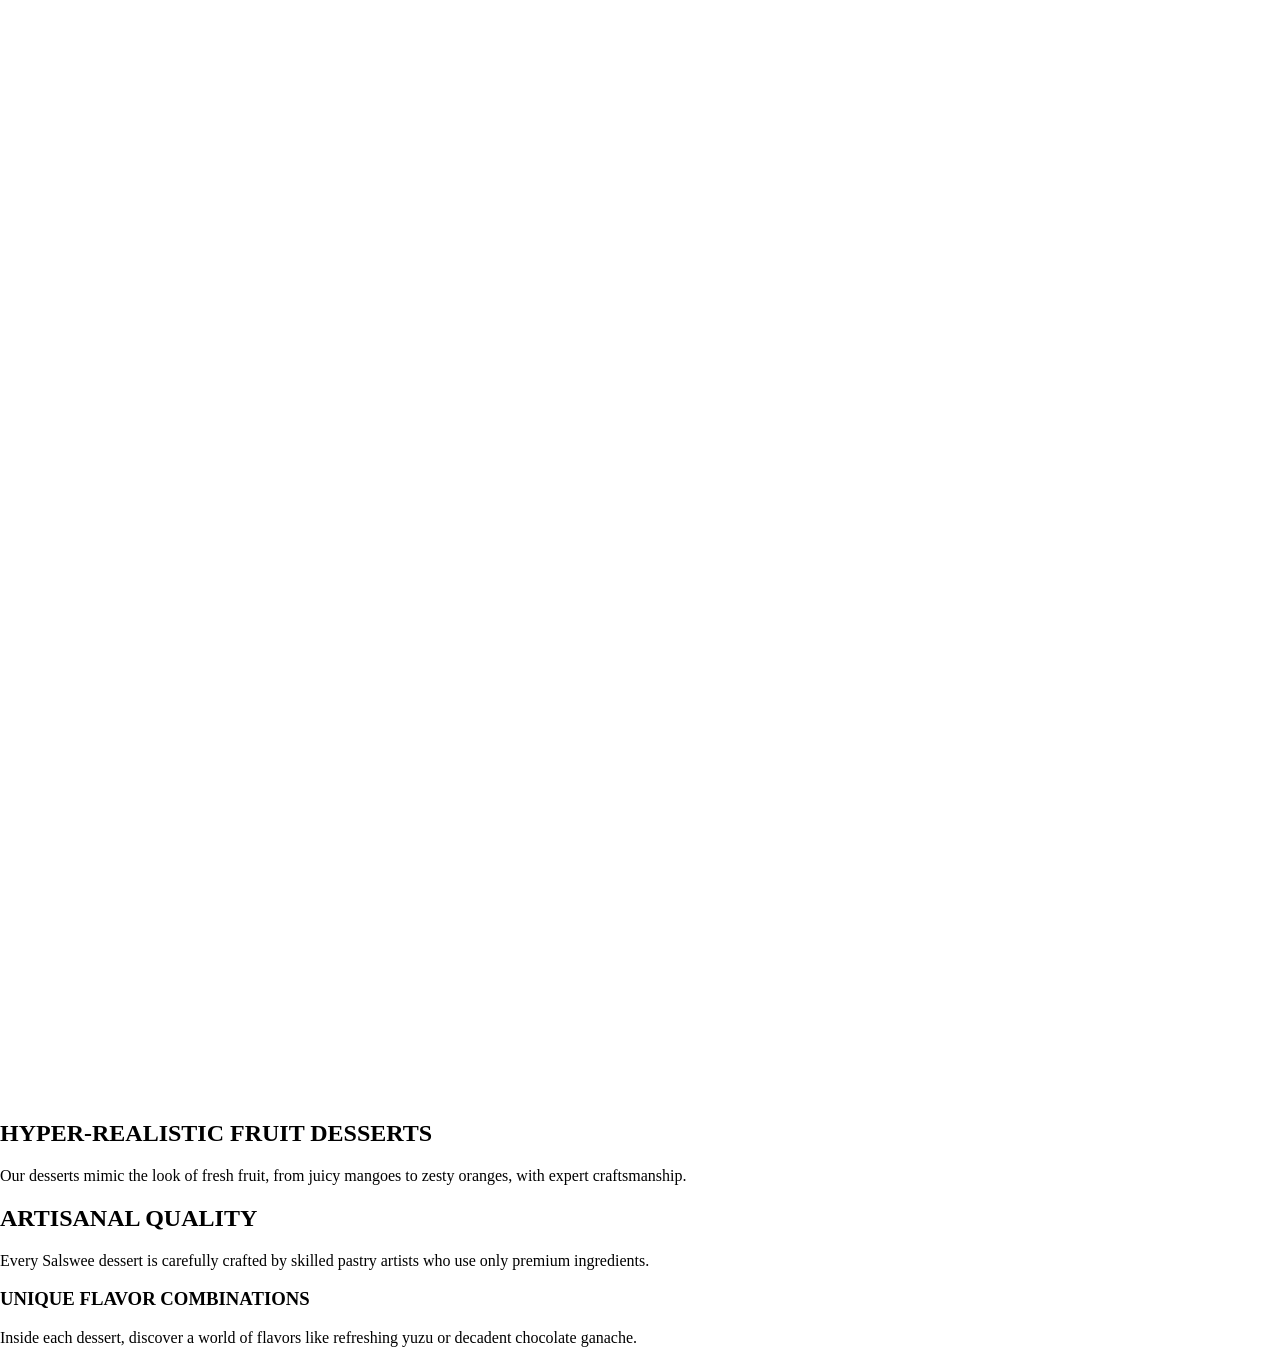
==== figma/assignments/index.html @ 07161c9a "commit" ====
<!doctype html>
<html lang="en">
<head>
    <meta charset="UTF-8">
    <meta name="viewpoint" content="width=device-width, initial-scale=1.0">
    <title>Landing Page</title>
    <link rel="stylesheet" href="./css/style-figma.css">
</head>
<body>
    <section id="about" class="aboutSection">
    <nav class="navbar">
    <a href="#menu">Menu</a>
    <a href="#about">About</a>
    <a href="#location">Location</a>
    <a href="#FAQ"> FAQ</a>
    <a href="#salswee">SALSWEE</a>
    <a href="#franchising">Franchising</a>
    <a href="#contact">Contact Us</a>
    <a href="#order">Order Now</a>
</nav>
    <header class="header">
        <div class="container">
            <h1 class="header_title">Edible Fruit Creations</h1>
            <p class="header_text"> Indulge in the Art of Illusion – Where each dessert is crafted to look like real fruit, blending intricate design with exceptional flavor.</p>
        </div>
    </header>
    </section>
    <section id="info" class="info">
        <h1 class="info_title">HYPER-REALISTIC FRUIT DESSERTS</h1>
        <p class="info_text">Our desserts mimic the look of fresh fruit, from juicy mangoes to zesty oranges, with expert craftsmanship.</p>
        <h2 class="info_title">ARTISANAL QUALITY</h2>
        <p class="info_text">Every Salswee dessert is carefully crafted by skilled pastry artists who use only premium ingredients.</p>
   <h3 class="info_title">UNIQUE FLAVOR COMBINATIONS</h3>
   <p class="info_text">Inside each dessert, discover a world of flavors like refreshing yuzu or decadent chocolate ganache.</p>
    </section>

    </body>
</html>
---- figma/assignments/css/style-figma.css ----
body {
    margin: 0;
}
.container {
    max-width: 919px;
    width: 100%;
    margin: 0 auto;
    padding: 0 147px;
}
.header {
    background-image: url("background.jpeg");
    background-size: cover;
    background-position: center;
    background-repeat: no-repeat;
    height: 100vh;
    color: white;
}
.header_title {
    font-size: 75px;
    margin-top: 200px;
    margin-bottom: 20px;
    max-width: 919px;
}
.header_text {
    font-size: 17px;
    margin-bottom: 40px;
    line-height: 24px;
    font-weight:400;
    max-width: 527px;
}
.navbar {
    position: fixed;
    top: 0;
    width: 100%;
    display: flex;
    justify-content: center;
    gap: 40px;
    padding: 20px;
    z-index: 1000;
}
.navbar a {
    text-decoration: none;
    color: white;
    font-size: 25px;
    font-weight: bold;
}

.navbar a:hover {
    color: black;
}
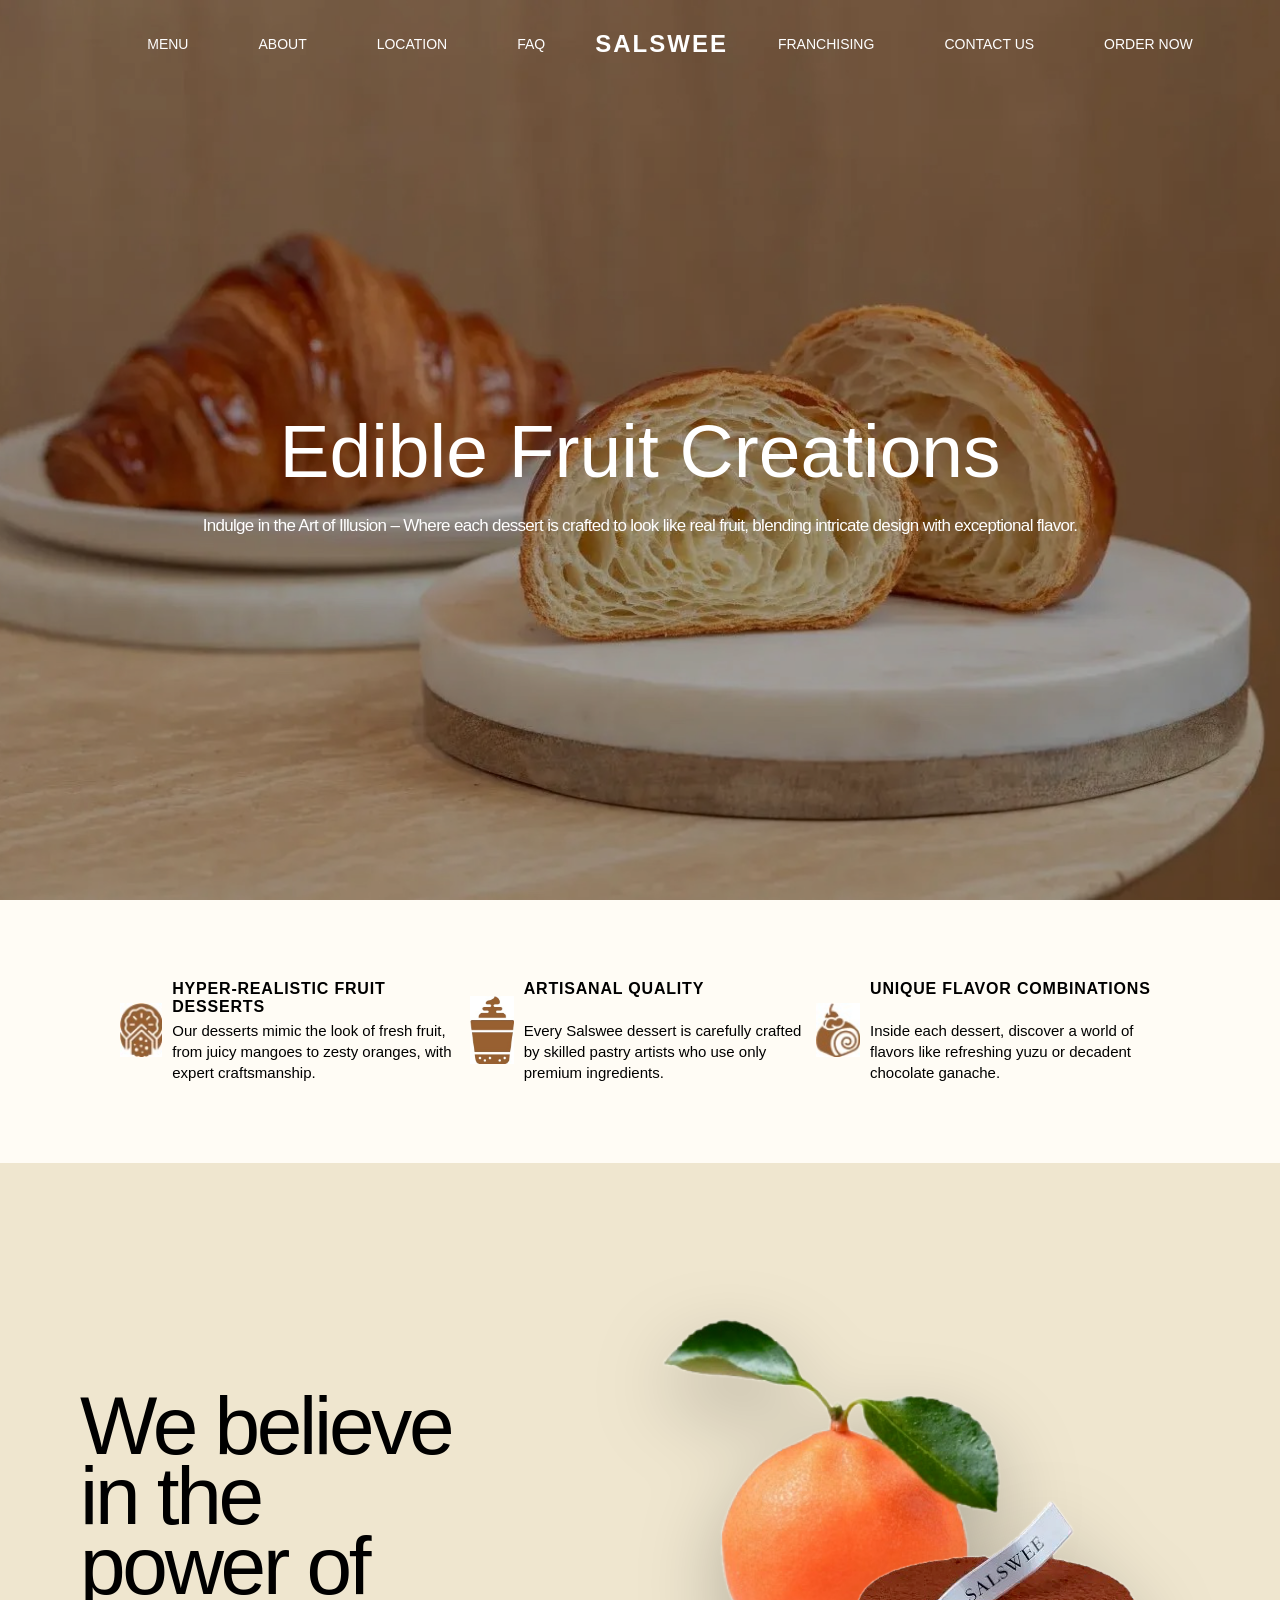
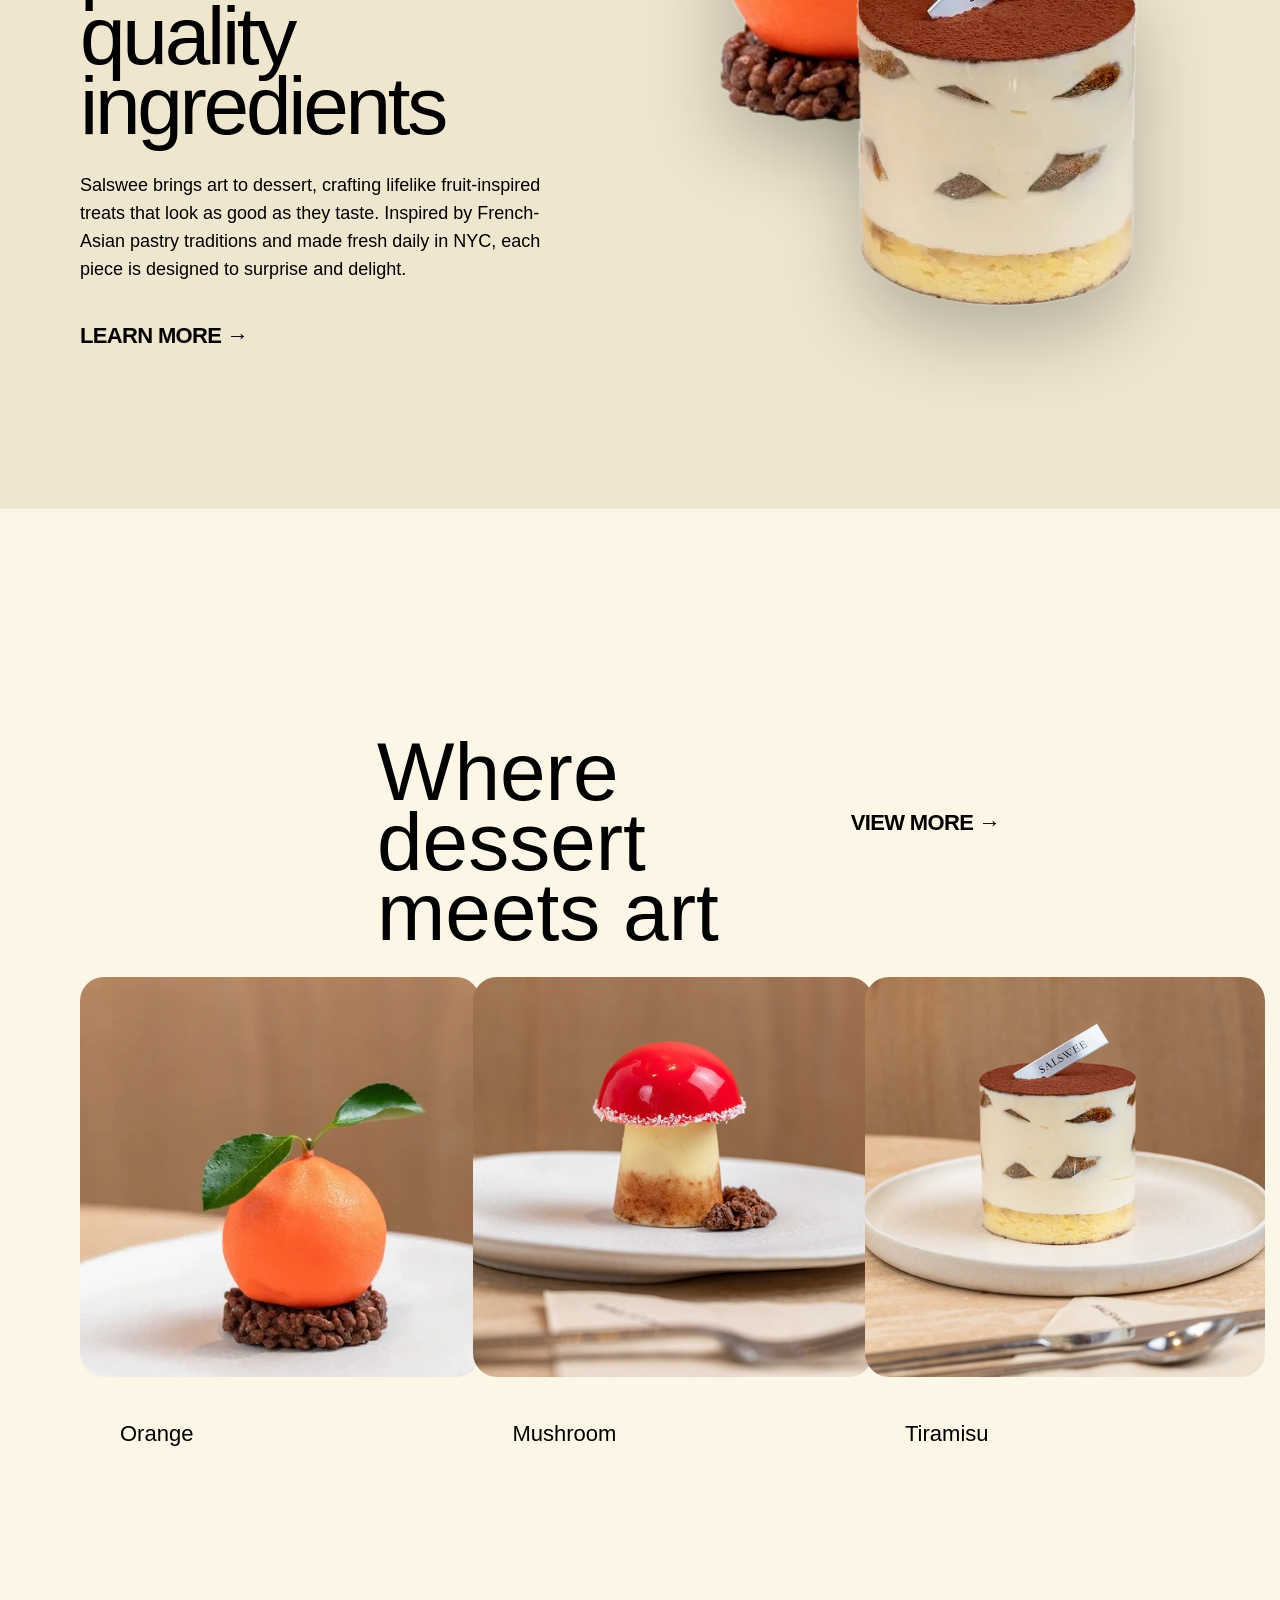
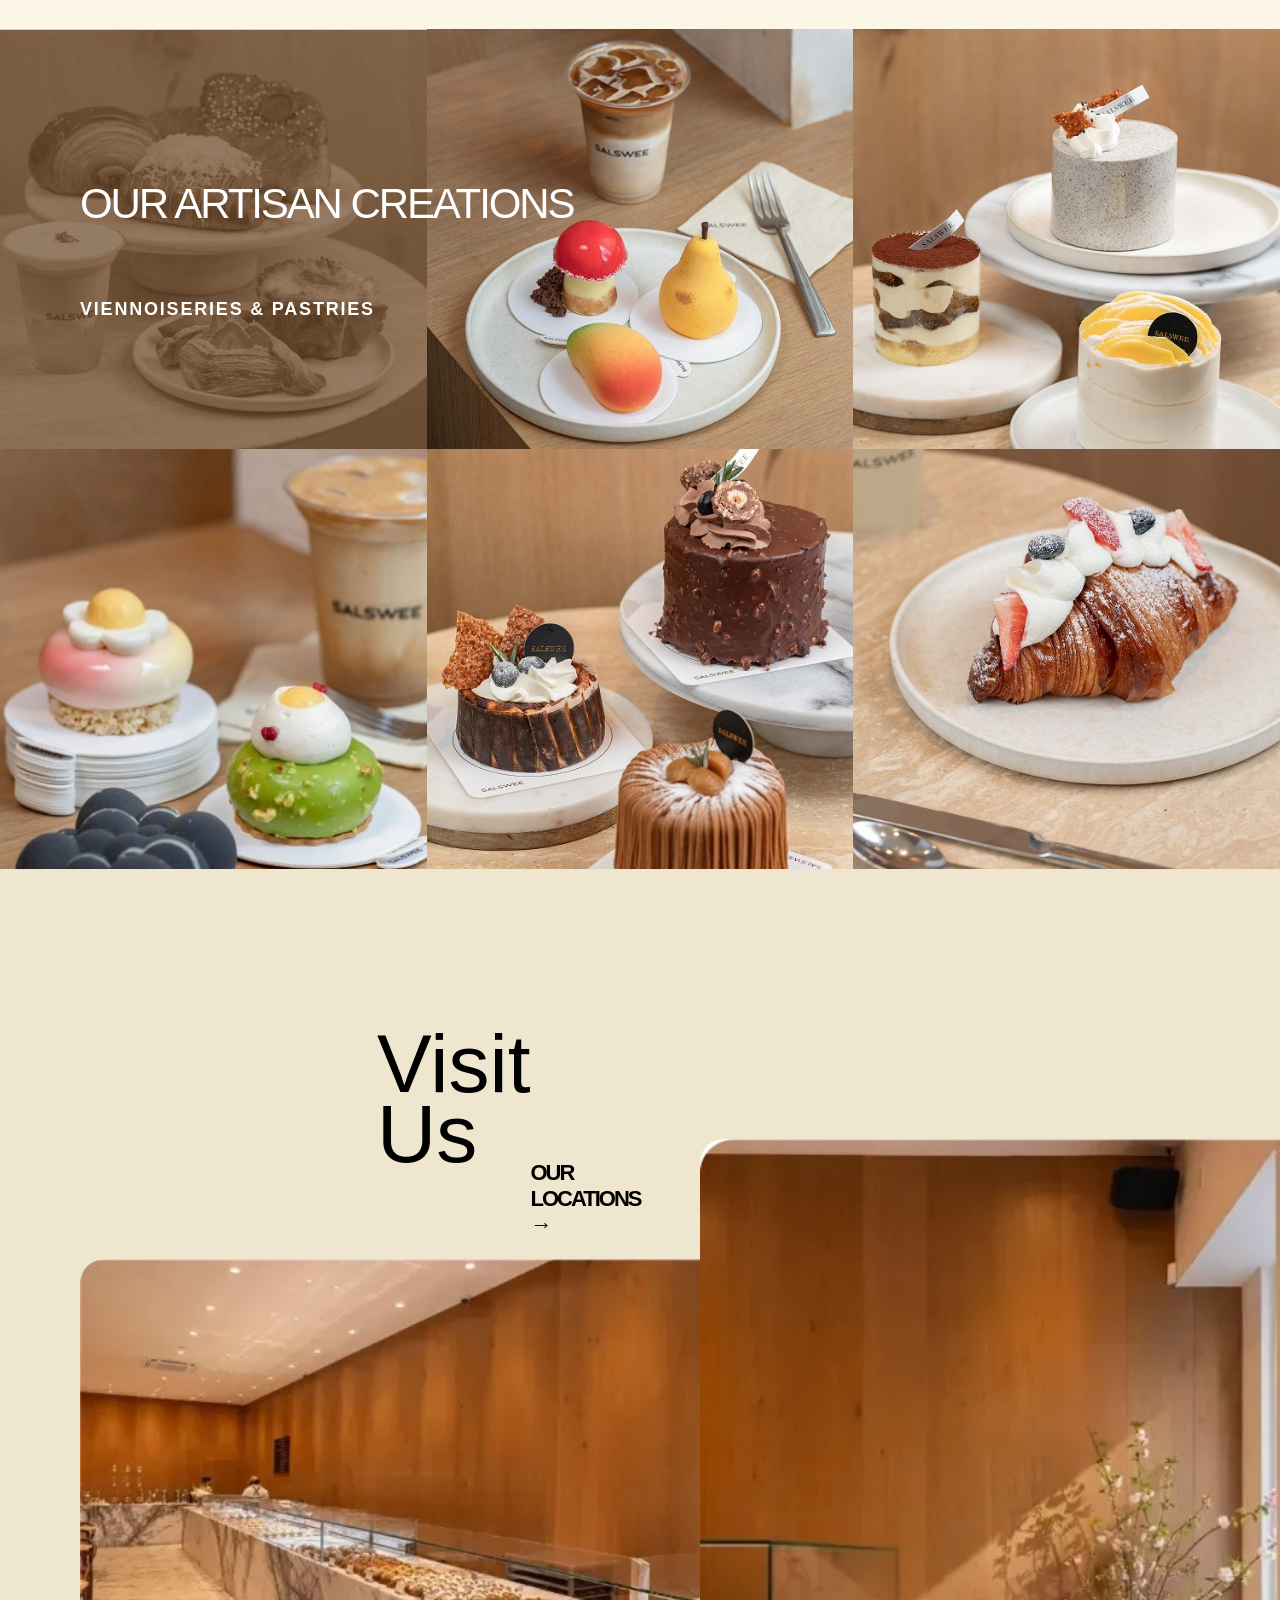
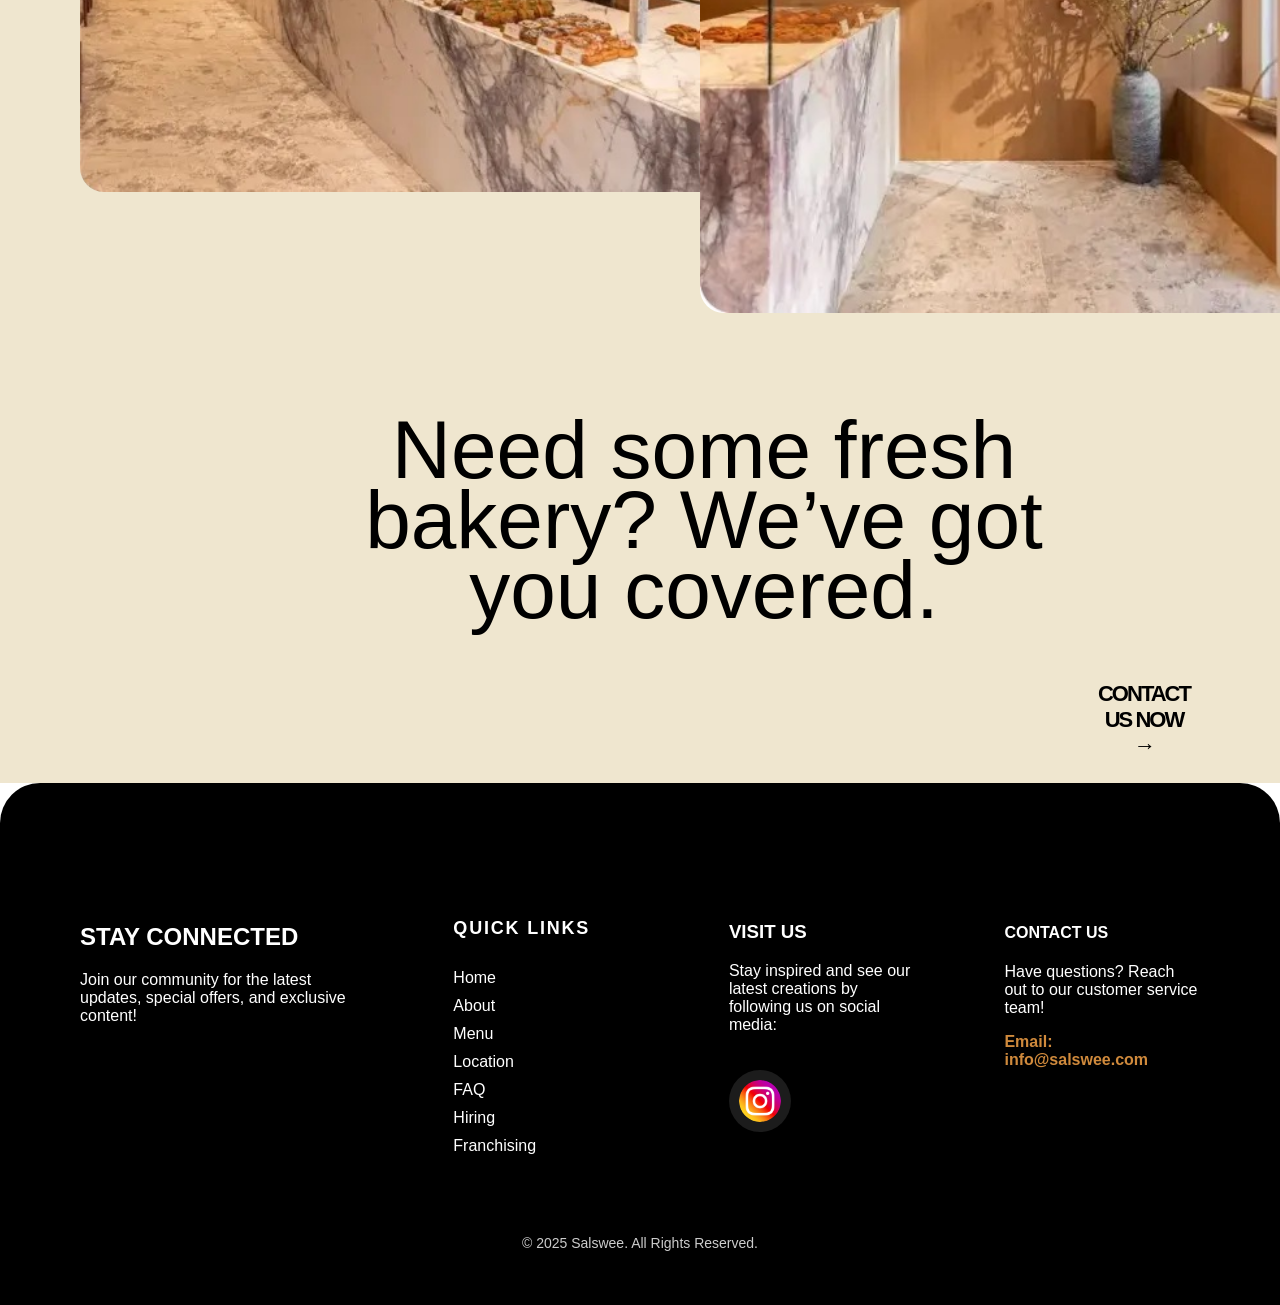
==== commit bff51d12: "salswee" ====
--- a/figma/assignments/index.html
+++ b/figma/assignments/index.html
@@ -9,15 +9,21 @@
 <body>
     <section id="about" class="aboutSection">
     <nav class="navbar">
-    <a href="#menu">Menu</a>
-    <a href="#about">About</a>
-    <a href="#location">Location</a>
+    <div class="nav-left">
+    <a href="project.index.html">MENU</a>
+    <a href="#about">ABOUT</a>
+    <a href="#location">LOCATION</a>
     <a href="#FAQ"> FAQ</a>
-    <a href="#salswee">SALSWEE</a>
-    <a href="#franchising">Franchising</a>
-    <a href="#contact">Contact Us</a>
-    <a href="#order">Order Now</a>
+    </div>
+    <div class="logo">SALSWEE</div>
+    <div class="nav-right">
+    <a href="#franchising">FRANCHISING</a>
+    <a href="#contact">CONTACT US</a>
+    <a href="#order">ORDER NOW</a>
+</div>
+
 </nav>
+
     <header class="header">
         <div class="container">
             <h1 class="header_title">Edible Fruit Creations</h1>
@@ -25,14 +31,186 @@
         </div>
     </header>
     </section>
-    <section id="info" class="info">
-        <h1 class="info_title">HYPER-REALISTIC FRUIT DESSERTS</h1>
-        <p class="info_text">Our desserts mimic the look of fresh fruit, from juicy mangoes to zesty oranges, with expert craftsmanship.</p>
-        <h2 class="info_title">ARTISANAL QUALITY</h2>
-        <p class="info_text">Every Salswee dessert is carefully crafted by skilled pastry artists who use only premium ingredients.</p>
-   <h3 class="info_title">UNIQUE FLAVOR COMBINATIONS</h3>
-   <p class="info_text">Inside each dessert, discover a world of flavors like refreshing yuzu or decadent chocolate ganache.</p>
-    </section>
-
+  <section class="features">
+
+  <div class="feature">
+      <div class="icon">
+      <img src="images/icon1.jpeg" alt="">
+      </div>
+       <div class="feature-text">
+      <h3>HYPER-REALISTIC FRUIT DESSERTS</h3>
+      <p>Our desserts mimic the look of fresh fruit, from juicy mangoes to zesty oranges, with expert craftsmanship.</p>
+       </div>
+    </div>
+
+  <div class="feature">
+       <div class="icon">
+      <img src="images/icon2.jpeg" alt="">
+       </div>
+       <div class="feature-text">
+      <h3>ARTISANAL QUALITY</h3>
+      <p>Every Salswee dessert is carefully crafted by skilled pastry artists who use only premium ingredients.</p>
+       </div>
+    </div>
+
+  <div class="feature">
+    <div class="icon">
+      <img src="images/icon3.jpeg" alt="">
+    </div>
+       <div class="feature-text">
+      <h3>UNIQUE FLAVOR COMBINATIONS</h3>
+      <p>Inside each dessert, discover a world of flavors like refreshing yuzu or decadent chocolate ganache.</p>
+       </div>
+    </div>
+</section>
+
+<section class="quality">
+
+  <div class="quality-container">
+
+    <div class="quality-text">
+      <h2>We believe in the power of quality ingredients</h2>
+
+      <p>
+        Salswee brings art to dessert, crafting lifelike fruit-inspired treats
+        that look as good as they taste. Inspired by French-Asian pastry
+        traditions and made fresh daily in NYC, each piece is designed to
+        surprise and delight.
+      </p>
+
+      <a href="#" class="learn-more">LEARN MORE →</a>
+    </div>
+
+    <div class="quality-image">
+     <img src="images/orange.png" class="orange" alt="">
+    <img src="images/tira.png" class="tira" alt="">
+    </div>
+
+  </div>
+
+</section>
+
+<section class="dessert">
+
+<div class="dessert-header">
+<h2>Where dessert meets art</h2>
+<a href="#" class="view-more">VIEW MORE →</a>
+</div>
+
+<div class="dessert-container">
+
+<div class="dessert-card">
+<img src="images/cake.jpeg" alt="">
+<p>Orange</p>
+</div>
+
+
+<div class="dessert-card">
+<img src="images/mush.jpg" alt="">
+<p>Mushroom</p>
+</div>
+
+<div class="dessert-card">
+<img src="images/misu.jpg" alt="">
+<p>Tiramisu</p>
+</div>
+
+</div>
+</section>
+
+<section class="creations">
+<div class="creations-header">
+<h2>OUR ARTISAN CREATIONS</h2>
+<p>VIENNOISERIES & PASTRIES</p>
+</div>
+<div class="creations-container">
+
+<div class="creations-card">
+<img src="images/1.jpg" alt="">
+</div>
+<div class="creations-card">
+<img src="images/2.jpg" alt="">
+</div>
+<div class="creations-card">
+<img src="images/3.jpg" alt="">
+</div>
+<div class="creations-card">
+<img src="images/4.jpg" alt="">
+</div>
+<div class="creations-card">
+<img src="images/5.jpg" alt="">
+</div>
+<div class="creations-card">
+<img src="images/6.jpg" alt="">
+</div>
+
+</div>
+</section>
+
+<section class="visit">
+<div class="visit-header">
+<h2>Visit Us</h2>
+<a href="#" class="our-location">OUR LOCATIONS →</a>
+</div>
+<div class="visit-container">
+<div class="visit-card">
+<img src="images/loc1.jpeg" alt="">
+</div>
+<div class="visit-card">
+<img src="images/loc2.jpeg" alt="">
+</div>
+</div>
+</section>
+
+<section class="contact">
+<div class="contact-header">
+<h2>Need some fresh bakery? We’ve got you covered.</h2>
+<a href="#" class="contact-us">CONTACT US NOW →</a>
+</div>
+</section>
+
+<section class="footer">
+
+<div class="footer-top">
+
+<div class="stay">
+<h1>STAY CONNECTED</h1>
+<p>Join our community for the latest updates, special offers, and exclusive content!</p>
+</div>
+
+<nav class="navbar1">
+<div class="nav1">
+<h2 class="links">QUICK LINKS</h2>
+<a href="#home">Home</a>
+<a href="#about">About</a>
+<a href="#menu">Menu</a>
+<a href="#location">Location</a>
+<a href="#FAQ">FAQ</a>
+<a href="#hiring">Hiring</a>
+<a href="#franchising">Franchising</a>
+</div>
+</nav>
+
+<div class="visitus">
+<h3>VISIT US</h3>
+<p>Stay inspired and see our latest creations by following us on social media:</p>
+<a href="https://www.instagram.com/salswee/" target="_blank">
+<img src="images/insta.png" alt="">
+</a>
+</div>
+
+<div class="contactus">
+<h4>CONTACT US</h4>
+<p>Have questions? Reach out to our customer service team!</p>
+<a href="mailto:info@salswee.com" class="emailButton">Email: info@salswee.com</a>
+</div>
+
+</div>
+
+<div class="footer-container">
+<p>© 2025 Salswee. All Rights Reserved.</p>
+</div>
+
+</section>
     </body>
-</html>+</html>
--- a/figma/assignments/css/style-figma.css
+++ b/figma/assignments/css/style-figma.css
@@ -1,5 +1,24 @@
 body {
     margin: 0;
+    font-family: Arial, sans-serif;
+}
+
+.aboutSection{
+    background-image:url("../images/background.jpeg");
+    background-size:cover;
+    background-position:center;
+    height:100vh;
+    color:white;
+    position:relative;
+}
+.aboutSection::before{
+    content:"";
+    position:absolute;
+    top:0;
+    left:0;
+    width:100%;
+    height:100%;
+    background:rgba(0,0,0,0.35); 
 }
 .container {
     max-width: 919px;
@@ -8,25 +27,27 @@
     padding: 0 147px;
 }
 .header {
-    background-image: url("background.jpeg");
-    background-size: cover;
-    background-position: center;
-    background-repeat: no-repeat;
+   height:100vh;
+    display:flex;
+    align-items:center;
     height: 100vh;
     color: white;
+    position:relative;
+    z-index:2;
+    justify-content:center;
+    text-align:center;
 }
 .header_title {
     font-size: 75px;
-    margin-top: 200px;
+    font-weight:400;
     margin-bottom: 20px;
     max-width: 919px;
 }
 .header_text {
     font-size: 17px;
-    margin-bottom: 40px;
     line-height: 24px;
-    font-weight:400;
-    max-width: 527px;
+    max-width: 919px;
+    letter-spacing:-0.04em;
 }
 .navbar {
     position: fixed;
@@ -34,17 +55,401 @@
     width: 100%;
     display: flex;
     justify-content: center;
-    gap: 40px;
-    padding: 20px;
+    gap: 50px;
+    align-items: center;
+    padding: 30px;
     z-index: 1000;
 }
+.nav-left,
+.nav-right{
+    display:flex;
+  gap: 70px;
+}
+
 .navbar a {
     text-decoration: none;
     color: white;
-    font-size: 25px;
-    font-weight: bold;
+    font-size: 14px;
+     font-family: Arial, sans-serif;
+}
+.logo{
+    font-size:24px;
+    font-weight:bold;
+    letter-spacing:2px;
 }
 
 .navbar a:hover {
     color: black;
-}+}
+
+.idSection {
+    padding: 100px 0;
+    text-align: center;
+}
+.idSection h1 {
+    font-size: 36px;
+    margin-bottom: 20px;
+     color:black
+}
+.idSection h2 {
+    font-size: 36px;
+    margin-bottom: 20px;
+    color:black
+}
+.idSection h3 {
+    font-size: 36px;
+    margin-bottom: 20px;
+     color:black
+}
+.idSection p {
+    font-size: 18px;
+    line-height: 28px;
+    max-width: 600px;
+    margin: 0 auto;
+     color:black
+}   
+.features{
+    background:#FFFCF5;
+     padding:80px 120px;
+
+    display:flex;
+    justify-content:space-between;
+    
+}
+.feature{
+    display:flex;
+    align-items:flex-start;
+    gap:10px;
+    max-width:350px;
+    margin: 0 auto;
+}
+
+.feature img{
+    width:60px;
+    height:auto;
+}
+.icon{
+    width:100px;
+    height:100px;
+    display:flex;
+    align-items:center;
+    justify-content:center;
+}
+
+.icon img{
+    max-width:100%;
+    max-height:100%;
+}
+.feature h3{
+    margin:0;
+    font-size:16px;
+    letter-spacing:0.05em;
+    min-height:40px;
+}
+
+.feature p{
+   margin:0;
+    font-size:15px;
+    line-height:21px;
+}
+
+.feature-text{
+    display:flex;
+    flex-direction:column;
+}
+
+.quality{
+    background: #EFE6CF;
+    padding:160px 80px;
+}
+
+.quality-container{
+display:flex;
+justify-content:space-between;
+align-items:center;
+max-width:1200px;
+margin:0 auto;
+}
+
+
+.quality-text{
+   max-width: 650px;
+}
+.quality-text h2{
+    max-width:400px;
+    font-size: 82px;
+    letter-spacing: -0.04em;
+    line-height: 70px;
+    margin-bottom: 30px;
+    font-weight: 100;
+}
+.quality-text p{
+    max-width:491px;
+    font-size: 18px;
+    line-height: 28px;
+    margin-bottom:40px;
+
+}
+
+.learn-more{
+font-size:22px;
+font-weight:bold;
+letter-spacing:-0.03em;
+text-decoration:none;
+color:black;
+}
+
+.quality-image{
+position:relative;
+width:700px;
+height:450px;
+}
+
+.orange{
+position:absolute;
+left:0;
+width:500px;
+top: -120px;
+filter:drop-shadow(0 30px 40px rgba(0,0,0,0.25));
+}
+
+.tira{
+position:absolute;
+right:0;
+top:60px;
+width:500px;
+filter:drop-shadow(0 30px 40px rgba(0,0,0,0.25));
+}
+
+
+.dessert{
+    background:#FCF6E7;
+    padding:160px 80px;    
+}
+.dessert-header{
+display:flex;
+justify-content:space-between;
+align-items:center;
+margin-left: 297px;
+}
+
+.dessert-header h2{
+  max-width:400px;
+    font-size: 82px;
+    line-height: 70px;
+    margin-bottom: 30px;
+    font-weight: 100;
+}
+.dessert-text p{
+    font-size:30px;
+    line-height:28px;
+    margin-top:20px;
+}
+
+.dessert-container{
+display:flex;
+justify-content:space-between;
+align-items:center;
+max-width:1200px;
+margin:0 auto;
+}
+
+.dessert-card{
+    width:335px;
+    text-align:center;
+}
+
+.dessert-card img{
+    width:400px;
+    height:400px;
+   overflow:hidden;
+   object-fit: cover;
+    border-radius:24px;
+    display:block
+    transition:transform 0.4s;
+    max-width:400px;
+}
+.dessert-card:hover img{
+transform:scale(1.05);
+}
+
+.dessert-card p{
+font-size:22px;
+margin-top: 40px;
+margin-left: 40px;
+text-align: justify;
+}
+
+.view-more{
+font-size:22px;
+font-weight:bold;
+letter-spacing:-0.03em;
+text-decoration:none;
+color:black;
+margin-right: 200px;
+}
+
+.creations-container{
+display:grid;
+grid-template-columns: repeat(3, 1fr);
+gap:0px;
+}
+
+.creations-card img{
+    width:100%;
+    height: 420px;
+    object-fit:cover;
+    display:block;
+}
+
+.creations{
+position:relative;
+}
+.creations-header {
+    position:absolute;
+    top:80px;
+    left:80px;
+    color:white;
+    z-index:2;
+}
+.creations-header h2{
+font-size:42px;
+line-height:120px;
+letter-spacing:-0.05em;
+font-weight: 100;
+}
+
+.creations-header p{
+font-size:18px;
+letter-spacing:0.1em;
+font-weight: bolder;
+}
+
+.visit{
+    background:#EFE6CF;
+    padding:160px 80px;    
+}
+.visit-header{
+display:flex;
+justify-content:space-between;
+align-items:center;
+margin-left: 297px;
+}
+
+.visit-header h2{
+  max-width:400px;
+    font-size: 82px;
+    line-height: 70px;
+    margin-bottom: 10px;
+    margin-top: 0px;
+    font-weight: 100;
+}
+.our-location{
+font-size:22px;
+font-weight:bold;
+letter-spacing:-0.09em;
+text-decoration:none;
+color:black;
+ margin-bottom: -190px;
+  margin-right: 800px;
+}
+
+.visit-container{
+display:flex;
+justify-content:space-between;
+align-items:center;
+max-width:1200px;
+margin:0 auto;
+padding:80px 0;
+}
+
+.visit img{
+    width:130%;
+  margin-top: -120px;
+    border-radius:24px;
+}
+
+.contact{
+    background:#EFE6CF;
+    padding:90px 90px;    
+}
+.contact-header{
+display:flex;
+align-items:center;
+margin-top: -300px;
+text-align: center;
+margin-left: 220px;
+}
+
+.contact-header h2{
+ 
+    font-size: 82px;
+    line-height: 70px;
+  text-align: center;
+    font-weight: 100;
+}
+
+.contact-us{
+font-size:22px;
+font-weight:bold;
+letter-spacing:-0.09em;
+text-decoration:none;
+color:black;
+    margin-bottom: -400px;
+}
+
+.footer{
+background:black;
+color:white;
+padding:120px 80px 40px;
+border-top-left-radius:40px;
+border-top-right-radius:40px;
+}
+
+.footer-top{
+display:grid;
+grid-template-columns: 1.5fr 1fr 1fr 1fr;
+gap:80px;
+align-items:start;
+}
+
+.nav1{
+display:flex;
+flex-direction:column;
+gap:10px;
+}
+
+.nav1 a{
+color:white;
+text-decoration:none;
+font-size:16px;
+}
+
+
+.links{
+margin-bottom:20px;
+font-size:18px;
+letter-spacing:0.1em;
+}
+.visitus img{
+width:42px;
+height:42px;
+background:#1c1c1c;
+padding:10px;
+border-radius:50%;
+margin-top:20px;
+}
+.emailButton{
+color:#d08a3c;
+text-decoration:none;
+font-weight:bold;
+}
+.footer-container{
+margin-top:80px;
+text-align:center;
+font-size:14px;
+opacity:0.8;
+}
+
+
+
